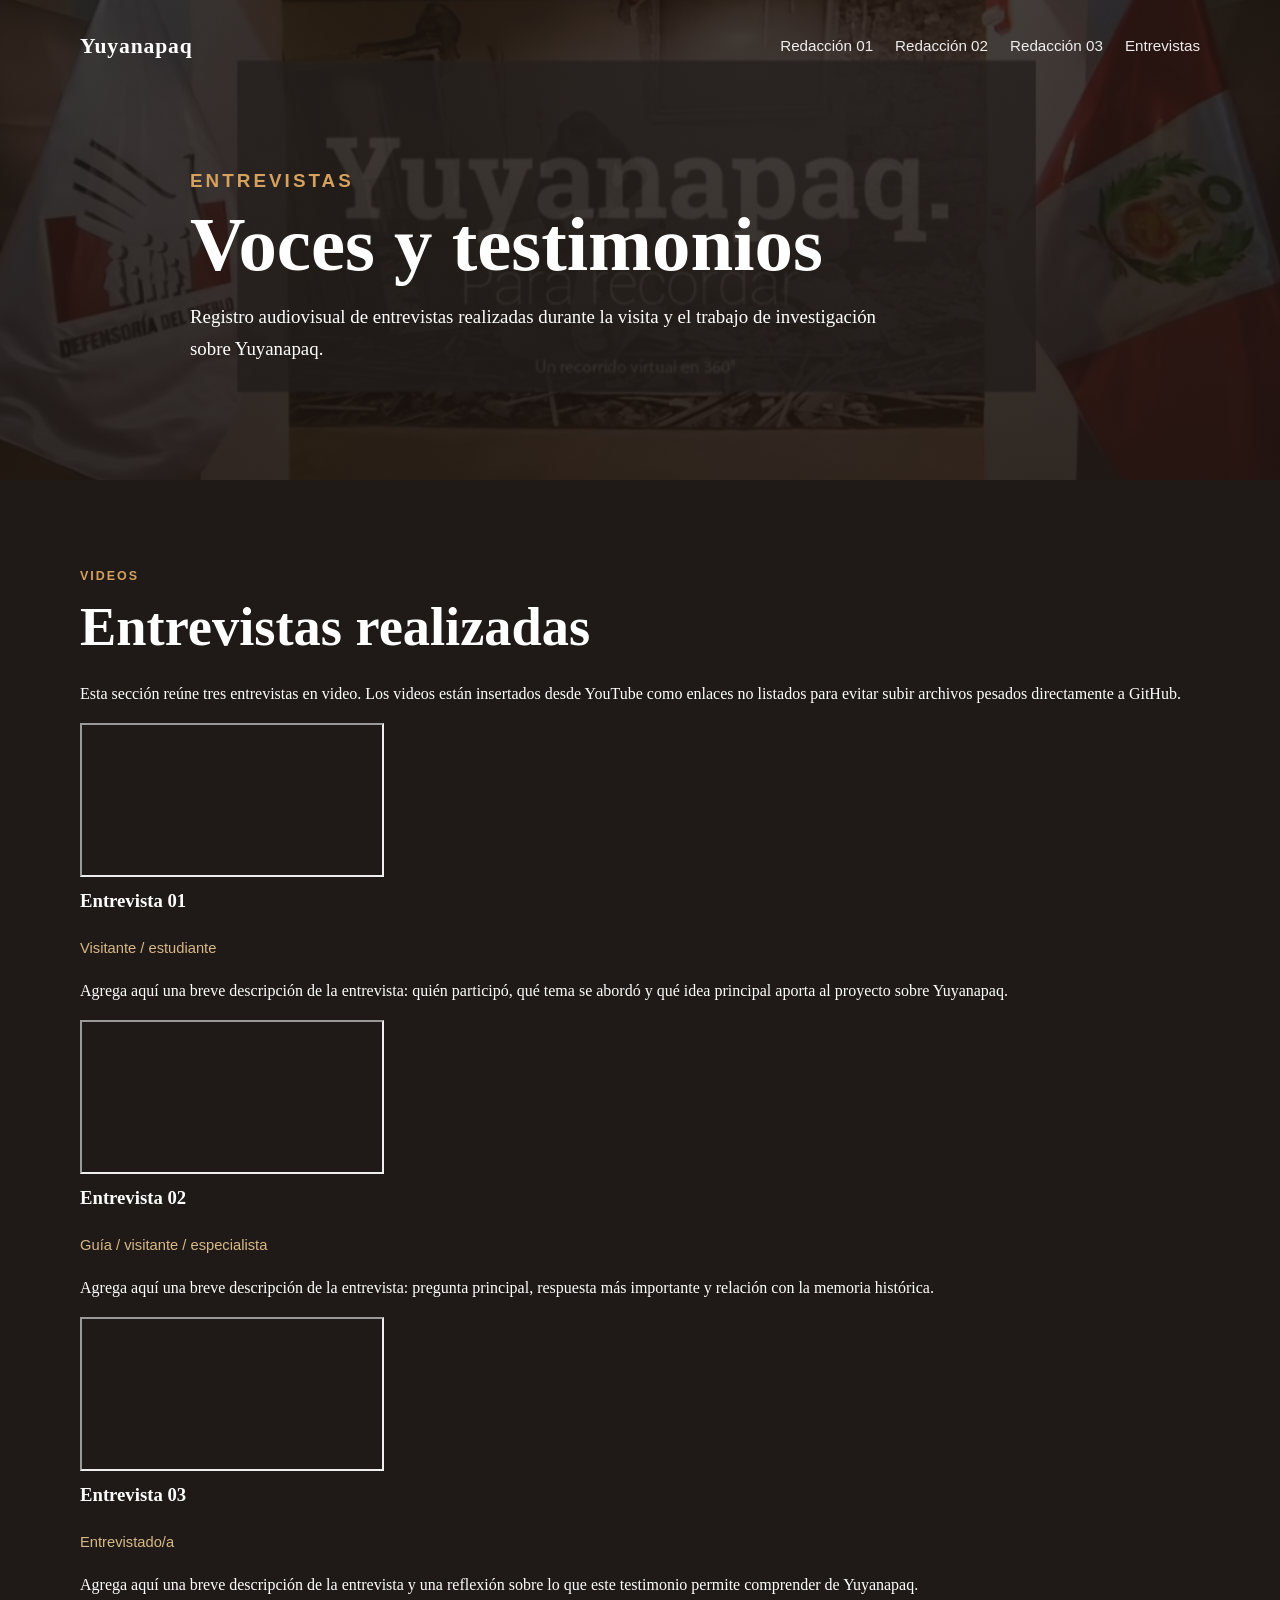
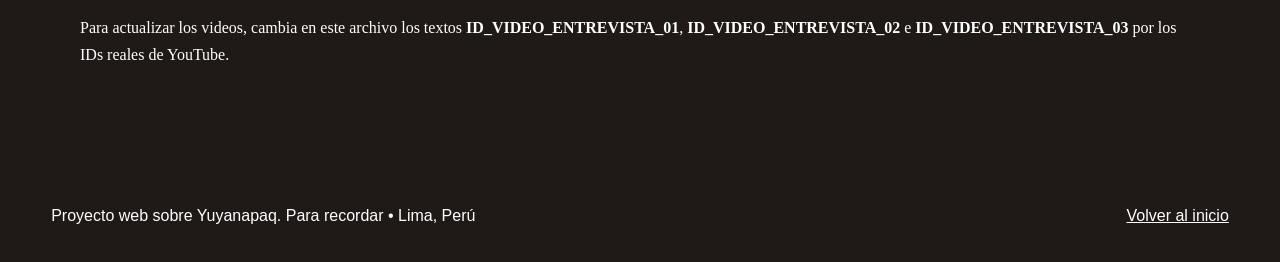
==== entrevistas.html @ 191076d9 "Add files via upload" ====
<!DOCTYPE html>
<html lang="es">
<head>
  <meta charset="UTF-8" />
  <meta name="viewport" content="width=device-width, initial-scale=1.0" />
  <title>Entrevistas: Yuyanapaq</title>
  <meta name="description" content="Entrevistas en video del proyecto Yuyanapaq." />
  <link rel="stylesheet" href="style.css" />
</head>
<body>
  <header class="page-header">
    <nav class="navbar" aria-label="Navegación principal">
      <a class="logo" href="index.html">Yuyanapaq</a>
      <div class="nav-links">
        <a href="redaccion-01.html">Redacción 01</a>
        <a href="redaccion-02.html">Redacción 02</a>
        <a href="redaccion-03.html">Redacción 03</a>
        <a href="entrevistas.html">Entrevistas</a>
      </div>
    </nav>

    <section class="page-title">
      <p class="tag">Entrevistas</p>
      <h1>Voces y testimonios</h1>
      <p>Registro audiovisual de entrevistas realizadas durante la visita y el trabajo de investigación sobre Yuyanapaq.</p>
    </section>
  </header>

  <main>
    <section class="section dark-section standalone-dark">
      <p class="section-label">Videos</p>
      <h2>Entrevistas realizadas</h2>
      <p class="video-intro">
        Esta sección reúne tres entrevistas en video. Los videos están insertados desde YouTube como enlaces no listados
        para evitar subir archivos pesados directamente a GitHub.
      </p>

      <div class="video-grid">
        <article class="video-card">
          <div class="video-frame">
            <iframe
              src="https://www.youtube.com/embed/ID_VIDEO_ENTREVISTA_01"
              title="Entrevista 01 - Yuyanapaq"
              allow="accelerometer; autoplay; clipboard-write; encrypted-media; gyroscope; picture-in-picture; web-share"
              allowfullscreen>
            </iframe>
          </div>

          <div class="video-content">
            <h3>Entrevista 01</h3>
            <p class="person">Visitante / estudiante</p>
            <p>
              Agrega aquí una breve descripción de la entrevista: quién participó, qué tema se abordó
              y qué idea principal aporta al proyecto sobre Yuyanapaq.
            </p>
          </div>
        </article>

        <article class="video-card">
          <div class="video-frame">
            <iframe
              src="https://www.youtube.com/embed/ID_VIDEO_ENTREVISTA_02"
              title="Entrevista 02 - Yuyanapaq"
              allow="accelerometer; autoplay; clipboard-write; encrypted-media; gyroscope; picture-in-picture; web-share"
              allowfullscreen>
            </iframe>
          </div>

          <div class="video-content">
            <h3>Entrevista 02</h3>
            <p class="person">Guía / visitante / especialista</p>
            <p>
              Agrega aquí una breve descripción de la entrevista: pregunta principal, respuesta más importante
              y relación con la memoria histórica.
            </p>
          </div>
        </article>

        <article class="video-card">
          <div class="video-frame">
            <iframe
              src="https://www.youtube.com/embed/ID_VIDEO_ENTREVISTA_03"
              title="Entrevista 03 - Yuyanapaq"
              allow="accelerometer; autoplay; clipboard-write; encrypted-media; gyroscope; picture-in-picture; web-share"
              allowfullscreen>
            </iframe>
          </div>

          <div class="video-content">
            <h3>Entrevista 03</h3>
            <p class="person">Entrevistado/a</p>
            <p>
              Agrega aquí una breve descripción de la entrevista y una reflexión sobre lo que este testimonio
              permite comprender de Yuyanapaq.
            </p>
          </div>
        </article>
      </div>

      <p class="video-note">
        Para actualizar los videos, cambia en este archivo los textos <strong>ID_VIDEO_ENTREVISTA_01</strong>,
        <strong>ID_VIDEO_ENTREVISTA_02</strong> e <strong>ID_VIDEO_ENTREVISTA_03</strong> por los IDs reales de YouTube.
      </p>
    </section>
  </main>

  <footer>
    <p>Proyecto web sobre Yuyanapaq. Para recordar • Lima, Perú</p>
    <a href="index.html">Volver al inicio</a>
  </footer>
</body>
</html>
---- style.css ----
:root {
  --bg: #f7f1e8;
  --text: #241f1b;
  --muted: #6d6258;
  --accent: #8b2f24;
  --accent-dark: #5f1f18;
  --card: #fffaf2;
  --dark: #1f1a17;
  --dark-soft: #312721;
  --line: #dfd0bf;
  --shadow: 0 20px 50px rgba(36, 31, 27, 0.12);
}

* { box-sizing: border-box; }
html { scroll-behavior: smooth; }
body {
  margin: 0;
  font-family: Georgia, "Times New Roman", serif;
  color: var(--text);
  background: var(--bg);
  line-height: 1.7;
}
a { color: inherit; }
img { width: 100%; display: block; }

.hero {
  min-height: 92vh;
  background: linear-gradient(rgba(25, 19, 16, 0.62), rgba(25, 19, 16, 0.72)), url("fotos/foto-portada.jpg") center/cover;
  color: white;
  display: flex;
  flex-direction: column;
}
.page-header {
  background: linear-gradient(rgba(25, 19, 16, 0.82), rgba(25, 19, 16, 0.88)), url("fotos/foto-portada.jpg") center/cover;
  color: white;
}
.navbar {
  width: min(1120px, 92%);
  margin: 0 auto;
  padding: 28px 0;
  display: flex;
  align-items: center;
  justify-content: space-between;
  gap: 24px;
}
.logo {
  font-size: 1.35rem;
  font-weight: 700;
  text-decoration: none;
  letter-spacing: 0.04em;
}
.nav-links {
  display: flex;
  flex-wrap: wrap;
  justify-content: flex-end;
  gap: 22px;
  font-family: Arial, sans-serif;
  font-size: 0.95rem;
}
.nav-links a { text-decoration: none; opacity: 0.92; }
.nav-links a:hover { opacity: 1; text-decoration: underline; }
.hero-content, .page-title {
  width: min(900px, 92%);
  margin: auto;
  padding: 80px 0 120px;
}
.page-title { margin: 0 auto; padding: 72px 0 96px; }
.tag, .section-label {
  font-family: Arial, sans-serif;
  text-transform: uppercase;
  letter-spacing: 0.16em;
  font-size: 0.78rem;
  font-weight: 700;
  color: #d5a15f;
  margin: 0 0 12px;
}
.hero h1, .page-title h1 {
  margin: 0;
  font-size: clamp(3rem, 8vw, 6.8rem);
  line-height: 0.95;
  max-width: 960px;
}
.page-title h1 { font-size: clamp(2.6rem, 6vw, 5.4rem); }
.hero p, .page-title p { max-width: 720px; font-size: 1.18rem; }
.button {
  display: inline-block;
  margin-top: 24px;
  padding: 13px 22px;
  background: var(--accent);
  color: white;
  border-radius: 999px;
  text-decoration: none;
  font-family: Arial, sans-serif;
  font-weight: 700;
}
.button:hover { background: var(--accent-dark); }
.section {
  width: min(1120px, 92%);
  margin: 0 auto;
  padding: 86px 0;
}
.section h2 {
  margin: 0 0 24px;
  font-size: clamp(2rem, 5vw, 3.4rem);
  line-height: 1.05;
}
.section h3 { margin-top: 0; }
.section-description { max-width: 720px; color: var(--muted); }
.two-columns, .credits {
  display: grid;
  grid-template-columns: 1.4fr 0.9fr;
  gap: 36px;
  align-items: start;
}
.info-box, .text-card, .reflection-box, .credits > div {
  background: var(--card);
  border: 1px solid var(--line);
  border-radius: 24px;
  padding: 28px;
  box-shadow: var(--shadow);
}
.info-box ul, .credits ul, .featured-list, .other-facts ul { padding-left: 20px; margin-bottom: 0; }
.timeline-section { border-top: 1px solid var(--line); border-bottom: 1px solid var(--line); }
.timeline { display: grid; grid-template-columns: repeat(3, 1fr); gap: 20px; }
.timeline-item { background: var(--card); border: 1px solid var(--line); border-radius: 22px; padding: 24px; }
.timeline-item span { display: inline-block; margin-bottom: 12px; color: var(--accent); font-family: Arial, sans-serif; font-weight: 800; }
.gallery { margin-top: 34px; display: grid; grid-template-columns: repeat(3, 1fr); gap: 20px; }
figure { margin: 0; background: var(--card); border-radius: 22px; overflow: hidden; border: 1px solid var(--line); box-shadow: var(--shadow); }
figure img { aspect-ratio: 4 / 3; object-fit: cover; background: #d8cbbf; }
figcaption { padding: 14px 16px 18px; color: var(--muted); font-size: 0.95rem; }
.article-section { padding-top: 76px; padding-bottom: 76px; }
.text-card { max-width: 980px; }
.featured-list li, .other-facts li { margin-bottom: 10px; }
.subheading { margin: 44px 0 20px; font-size: clamp(1.6rem, 3vw, 2.2rem); }
.photo-list { display: grid; grid-template-columns: 1fr; gap: 22px; }
.photo-list article { background: var(--card); border: 1px solid var(--line); border-radius: 24px; box-shadow: var(--shadow); }
.photo-entry {
  display: grid;
  grid-template-columns: minmax(0, 1.05fr) minmax(260px, 0.95fr);
  align-items: stretch;
  gap: 0;
  overflow: hidden;
  padding: 0 !important;
}
.photo-entry-text { padding: 28px; }
.photo-entry-image { margin: 0; border: 0; border-radius: 0; box-shadow: none; background: #d8cbbf; display: flex; flex-direction: column; justify-content: center; }
.photo-entry-image img { width: 100%; min-height: 260px; max-height: 380px; object-fit: contain; background: #d8cbbf; aspect-ratio: auto; }
.photo-entry-image figcaption { background: var(--card); border-top: 1px solid var(--line); }
.photo-list h4 { margin: 0 0 10px; color: var(--accent-dark); font-family: Arial, sans-serif; font-size: 0.96rem; text-transform: uppercase; letter-spacing: 0.04em; }
.photo-list p, .other-facts p { margin-bottom: 0; }
.other-facts, .conclusion-card { margin-top: 24px; }
.doc-feature {
  display: grid;
  grid-template-columns: 1fr 1fr;
  gap: 34px;
  align-items: center;
}
.doc-feature.reverse > div { order: 2; }
.doc-feature.reverse > figure { order: 1; }
.doc-feature figure img { aspect-ratio: auto; max-height: 560px; object-fit: contain; }
.image-analysis-grid { display: grid; grid-template-columns: repeat(3, 1fr); gap: 22px; }
.analysis-card { background: var(--card); border: 1px solid var(--line); border-radius: 24px; box-shadow: var(--shadow); overflow: hidden; }
.analysis-card img { aspect-ratio: 4 / 3; object-fit: cover; background: #d8cbbf; }
.analysis-card h3, .analysis-card p { padding-left: 22px; padding-right: 22px; }
.analysis-card h3 { padding-top: 18px; margin-bottom: 0; }
.analysis-card p { padding-bottom: 22px; margin-bottom: 0; }
.dark-section {
  width: 100%;
  max-width: none;
  background: var(--dark);
  color: white;
  padding-left: max(4%, calc((100% - 1120px) / 2));
  padding-right: max(4%, calc((100% - 1120px) / 2));
}
.standalone-dark { margin-top: 0; }
.interview-grid { display: grid; grid-template-columns: repeat(3, 1fr); gap: 22px; margin-top: 36px; }
.interview-card { background: var(--dark-soft); border: 1px solid rgba(255,255,255,0.12); border-radius: 24px; padding: 26px; }
.person { color: #d8b987; font-family: Arial, sans-serif; font-size: 0.92rem; }
blockquote { margin: 18px 0; padding-left: 18px; border-left: 3px solid #d5a15f; font-size: 1.15rem; }
footer { padding: 32px 4%; background: var(--dark); color: white; display: flex; justify-content: space-between; gap: 24px; flex-wrap: wrap; font-family: Arial, sans-serif; }
footer p { margin: 0; }
footer a { color: white; }
@media (max-width: 850px) {
  .navbar { align-items: flex-start; flex-direction: column; }
  .nav-links { justify-content: flex-start; gap: 14px; }
  .two-columns, .timeline, .gallery, .photo-entry, .doc-feature, .image-analysis-grid, .interview-grid, .credits { grid-template-columns: 1fr; }
  .doc-feature.reverse > div, .doc-feature.reverse > figure { order: initial; }
  .hero { min-height: 80vh; }
  .section { padding: 62px 0; }
  .photo-entry-image img { max-height: none; }
}
@media (max-width: 520px) {
  .nav-links { gap: 10px 14px; font-size: 0.85rem; }
}
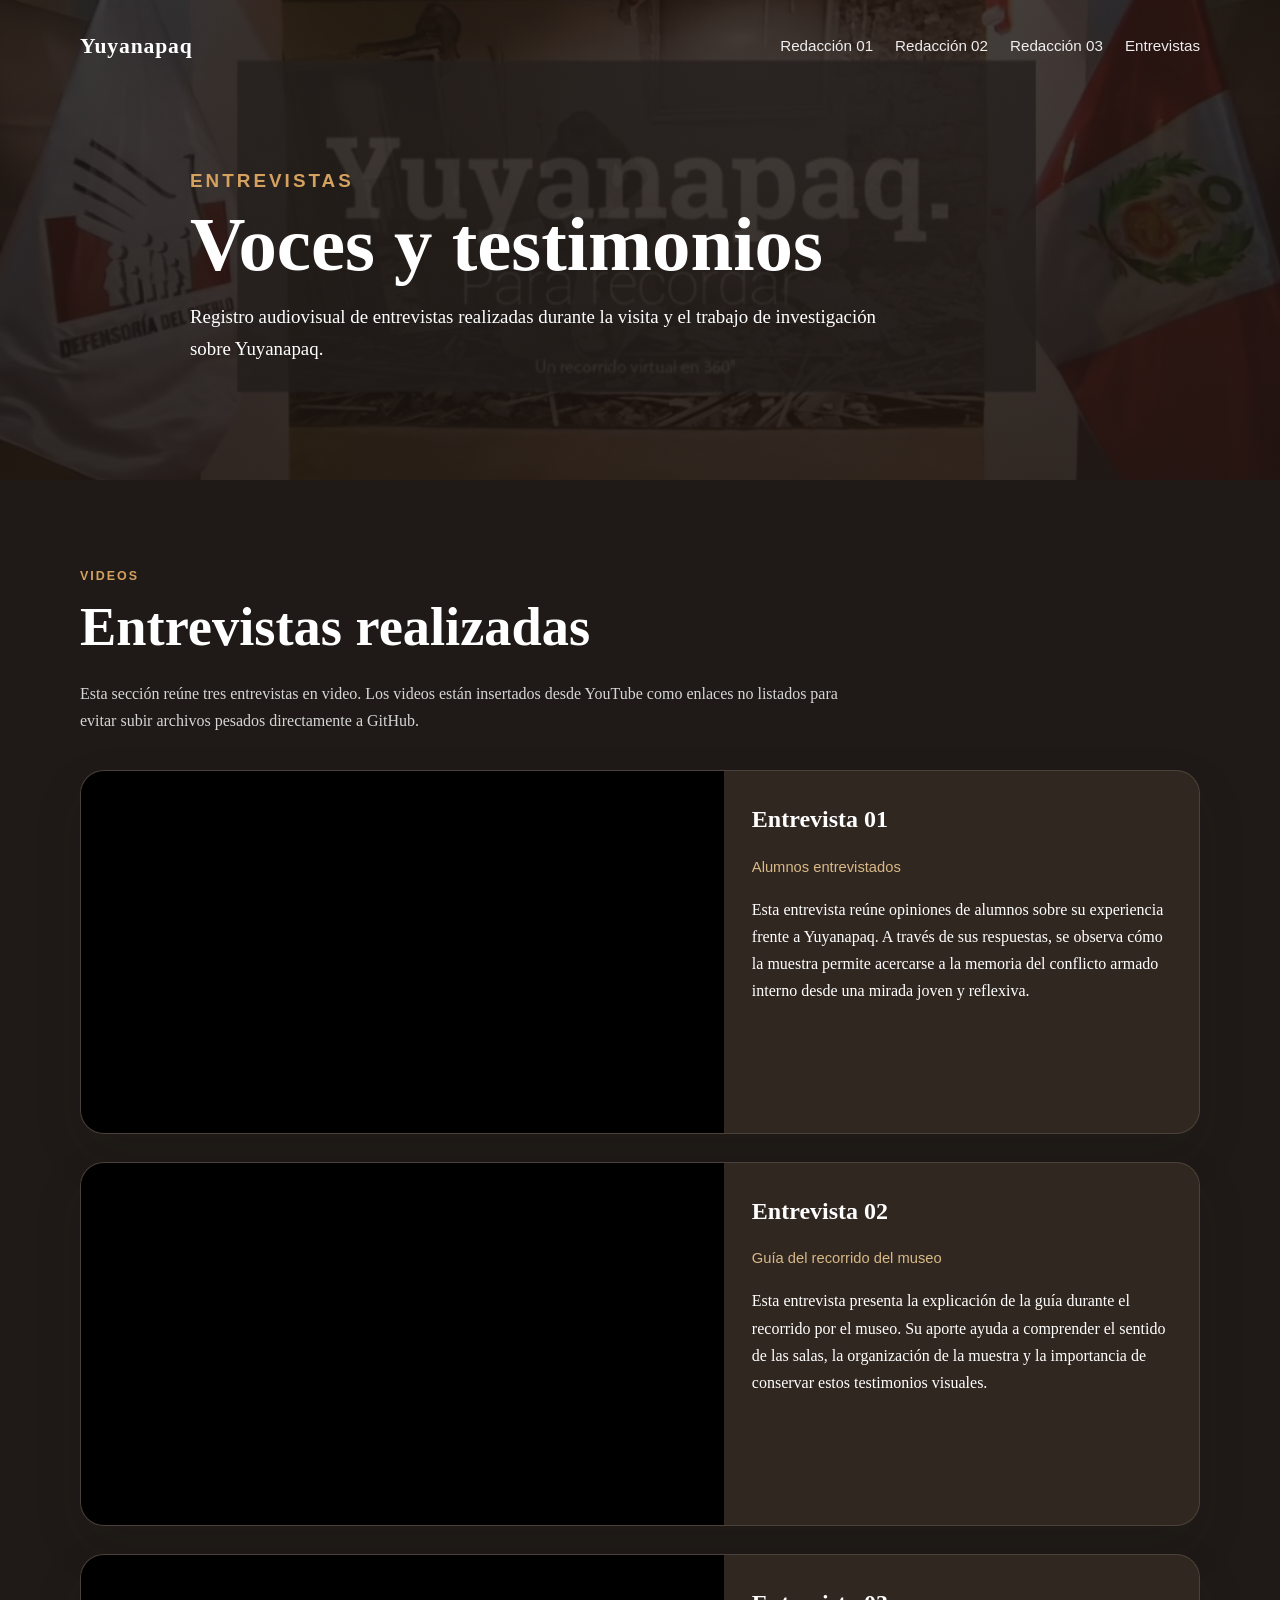
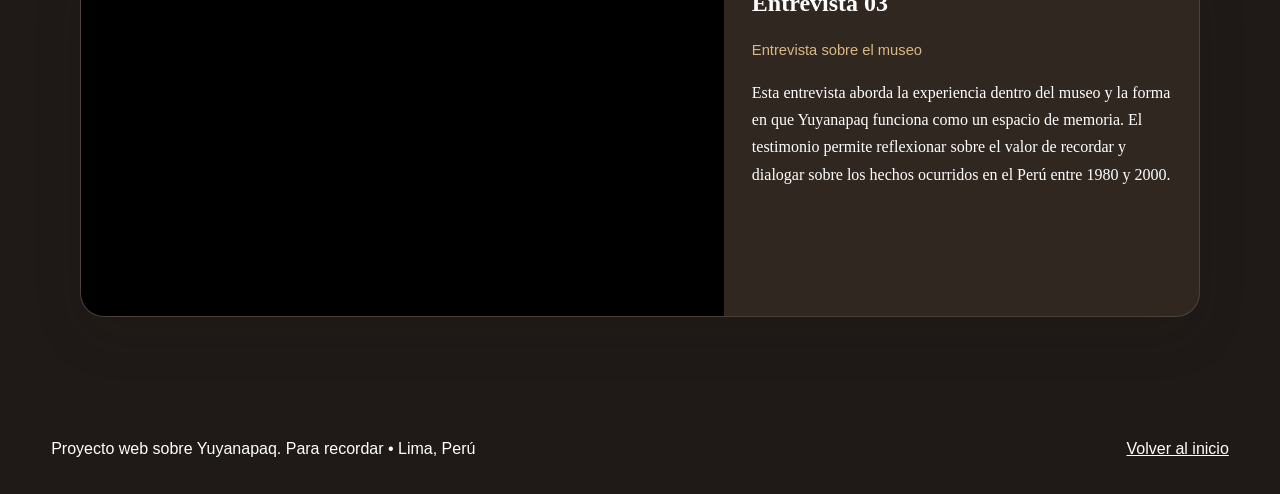
==== commit 4e9c0c65: "Update entrevistas.html" ====
--- a/entrevistas.html
+++ b/entrevistas.html
@@ -39,8 +39,8 @@
         <article class="video-card">
           <div class="video-frame">
             <iframe
-              src="https://www.youtube.com/embed/ID_VIDEO_ENTREVISTA_01"
-              title="Entrevista 01 - Yuyanapaq"
+              src="https://www.youtube.com/embed/71TVxYPrWR8"
+              title="Entrevista 01 - Entrevistas a alumnos sobre Yuyanapaq"
               allow="accelerometer; autoplay; clipboard-write; encrypted-media; gyroscope; picture-in-picture; web-share"
               allowfullscreen>
             </iframe>
@@ -48,10 +48,11 @@
 
           <div class="video-content">
             <h3>Entrevista 01</h3>
-            <p class="person">Visitante / estudiante</p>
+            <p class="person">Alumnos entrevistados</p>
             <p>
-              Agrega aquí una breve descripción de la entrevista: quién participó, qué tema se abordó
-              y qué idea principal aporta al proyecto sobre Yuyanapaq.
+              Esta entrevista reúne opiniones de alumnos sobre su experiencia frente a Yuyanapaq.
+              A través de sus respuestas, se observa cómo la muestra permite acercarse a la memoria
+              del conflicto armado interno desde una mirada joven y reflexiva.
             </p>
           </div>
         </article>
@@ -59,8 +60,8 @@
         <article class="video-card">
           <div class="video-frame">
             <iframe
-              src="https://www.youtube.com/embed/ID_VIDEO_ENTREVISTA_02"
-              title="Entrevista 02 - Yuyanapaq"
+              src="https://www.youtube.com/embed/e0f1eKlVghg"
+              title="Entrevista 02 - Guía del recorrido del museo"
               allow="accelerometer; autoplay; clipboard-write; encrypted-media; gyroscope; picture-in-picture; web-share"
               allowfullscreen>
             </iframe>
@@ -68,10 +69,11 @@
 
           <div class="video-content">
             <h3>Entrevista 02</h3>
-            <p class="person">Guía / visitante / especialista</p>
+            <p class="person">Guía del recorrido del museo</p>
             <p>
-              Agrega aquí una breve descripción de la entrevista: pregunta principal, respuesta más importante
-              y relación con la memoria histórica.
+              Esta entrevista presenta la explicación de la guía durante el recorrido por el museo.
+              Su aporte ayuda a comprender el sentido de las salas, la organización de la muestra
+              y la importancia de conservar estos testimonios visuales.
             </p>
           </div>
         </article>
@@ -79,8 +81,8 @@
         <article class="video-card">
           <div class="video-frame">
             <iframe
-              src="https://www.youtube.com/embed/ID_VIDEO_ENTREVISTA_03"
-              title="Entrevista 03 - Yuyanapaq"
+              src="https://www.youtube.com/embed/X-ufuh5pB2o"
+              title="Entrevista 03 - Entrevista sobre el museo"
               allow="accelerometer; autoplay; clipboard-write; encrypted-media; gyroscope; picture-in-picture; web-share"
               allowfullscreen>
             </iframe>
@@ -88,19 +90,15 @@
 
           <div class="video-content">
             <h3>Entrevista 03</h3>
-            <p class="person">Entrevistado/a</p>
+            <p class="person">Entrevista sobre el museo</p>
             <p>
-              Agrega aquí una breve descripción de la entrevista y una reflexión sobre lo que este testimonio
-              permite comprender de Yuyanapaq.
+              Esta entrevista aborda la experiencia dentro del museo y la forma en que Yuyanapaq
+              funciona como un espacio de memoria. El testimonio permite reflexionar sobre el valor
+              de recordar y dialogar sobre los hechos ocurridos en el Perú entre 1980 y 2000.
             </p>
           </div>
         </article>
       </div>
-
-      <p class="video-note">
-        Para actualizar los videos, cambia en este archivo los textos <strong>ID_VIDEO_ENTREVISTA_01</strong>,
-        <strong>ID_VIDEO_ENTREVISTA_02</strong> e <strong>ID_VIDEO_ENTREVISTA_03</strong> por los IDs reales de YouTube.
-      </p>
     </section>
   </main>
 
--- a/style.css
+++ b/style.css
@@ -192,3 +192,69 @@
 @media (max-width: 520px) {
   .nav-links { gap: 10px 14px; font-size: 0.85rem; }
 }
+/* Videos de entrevistas */
+.video-intro {
+  max-width: 760px;
+  color: rgba(255, 255, 255, 0.82);
+}
+.video-grid {
+  display: grid;
+  grid-template-columns: 1fr;
+  gap: 28px;
+  margin-top: 36px;
+}
+.video-card {
+  display: grid;
+  grid-template-columns: minmax(0, 1.15fr) minmax(280px, 0.85fr);
+  gap: 0;
+  overflow: hidden;
+  background: var(--dark-soft);
+  border: 1px solid rgba(255,255,255,0.12);
+  border-radius: 24px;
+  box-shadow: var(--shadow);
+}
+.video-player {
+  width: 100%;
+  height: 100%;
+  min-height: 320px;
+  background: #000;
+  display: block;
+}
+.video-content {
+  padding: 28px;
+}
+.video-content h3 {
+  margin: 0 0 8px;
+  font-size: 1.5rem;
+}
+.video-content p:last-child {
+  margin-bottom: 0;
+}
+.video-note {
+  margin-top: 28px;
+  max-width: 860px;
+  color: rgba(255, 255, 255, 0.74);
+  font-family: Arial, sans-serif;
+  font-size: 0.94rem;
+}
+@media (max-width: 850px) {
+  .video-card {
+    grid-template-columns: 1fr;
+  }
+  .video-player {
+    min-height: 240px;
+  }
+}
+
+/* Videos insertados desde YouTube */
+.video-frame {
+  width: 100%;
+  aspect-ratio: 16 / 9;
+  background: #000;
+}
+.video-frame iframe {
+  width: 100%;
+  height: 100%;
+  border: 0;
+  display: block;
+}
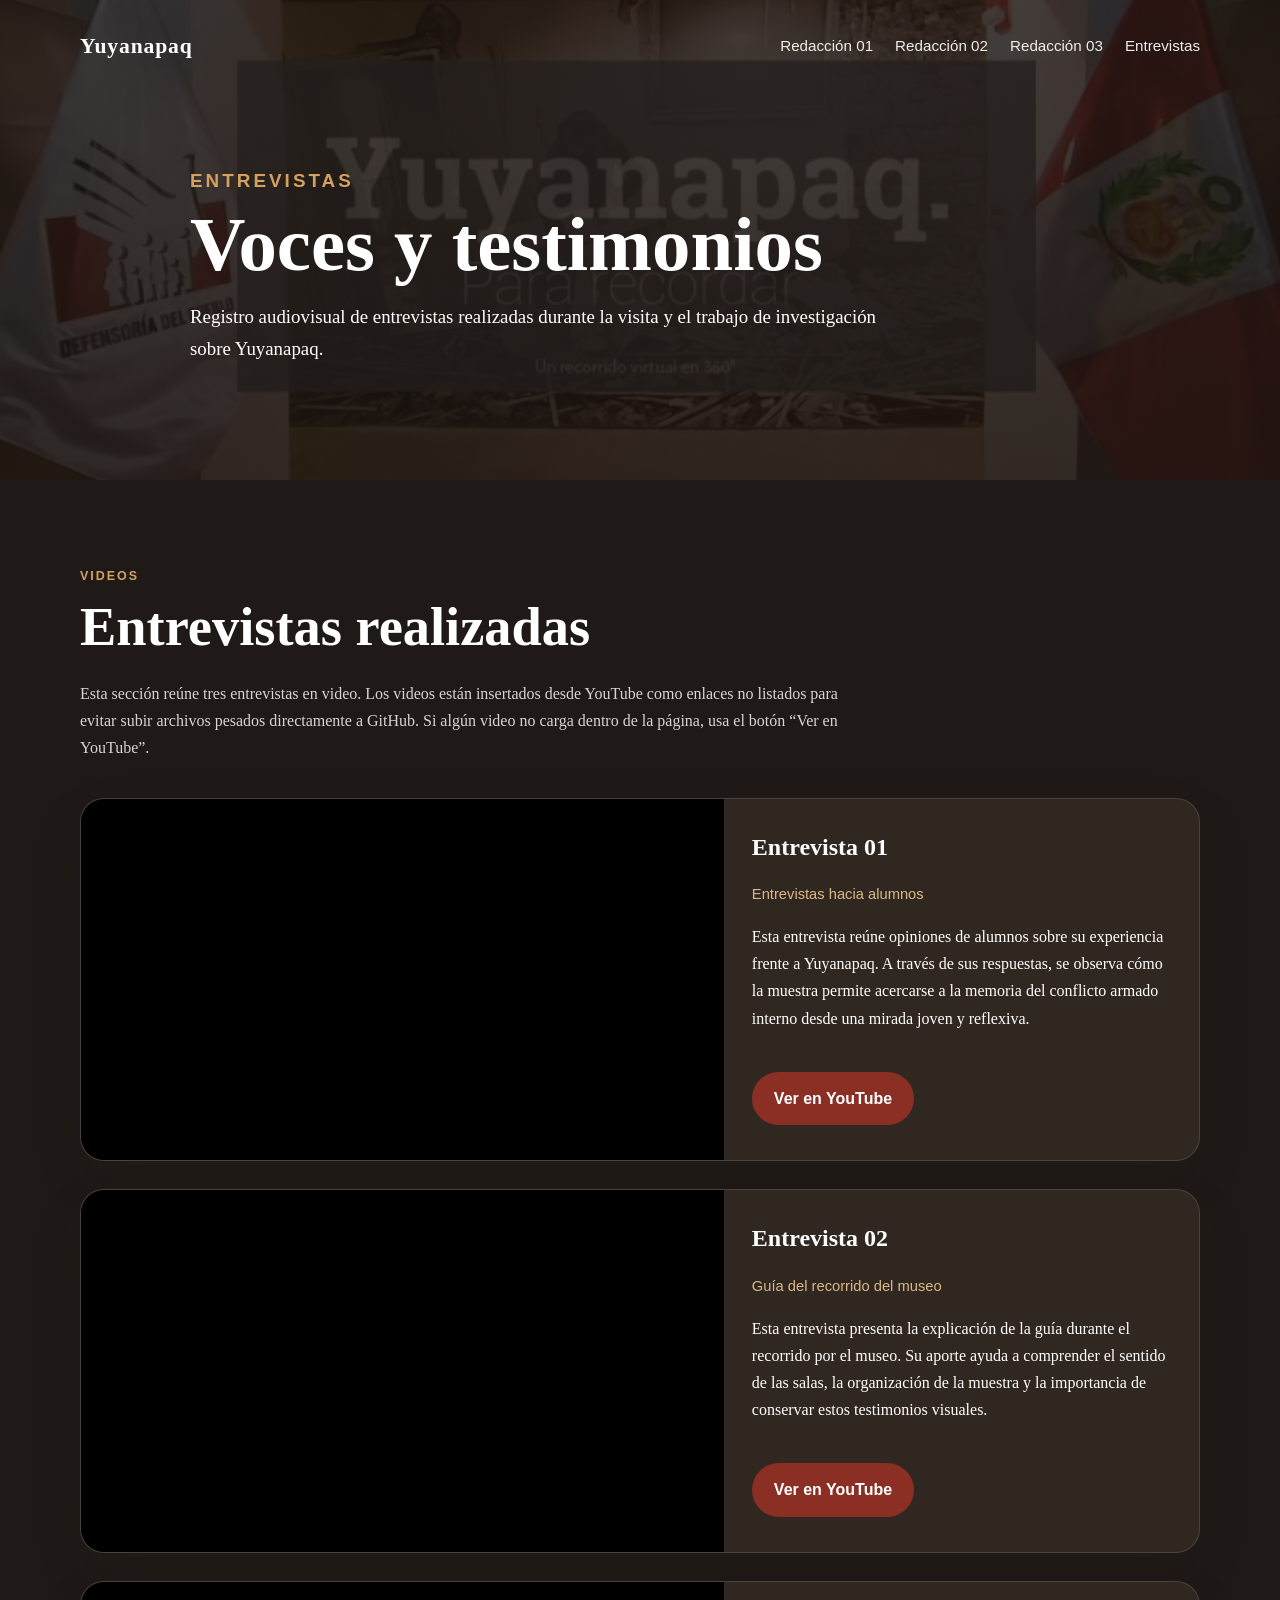
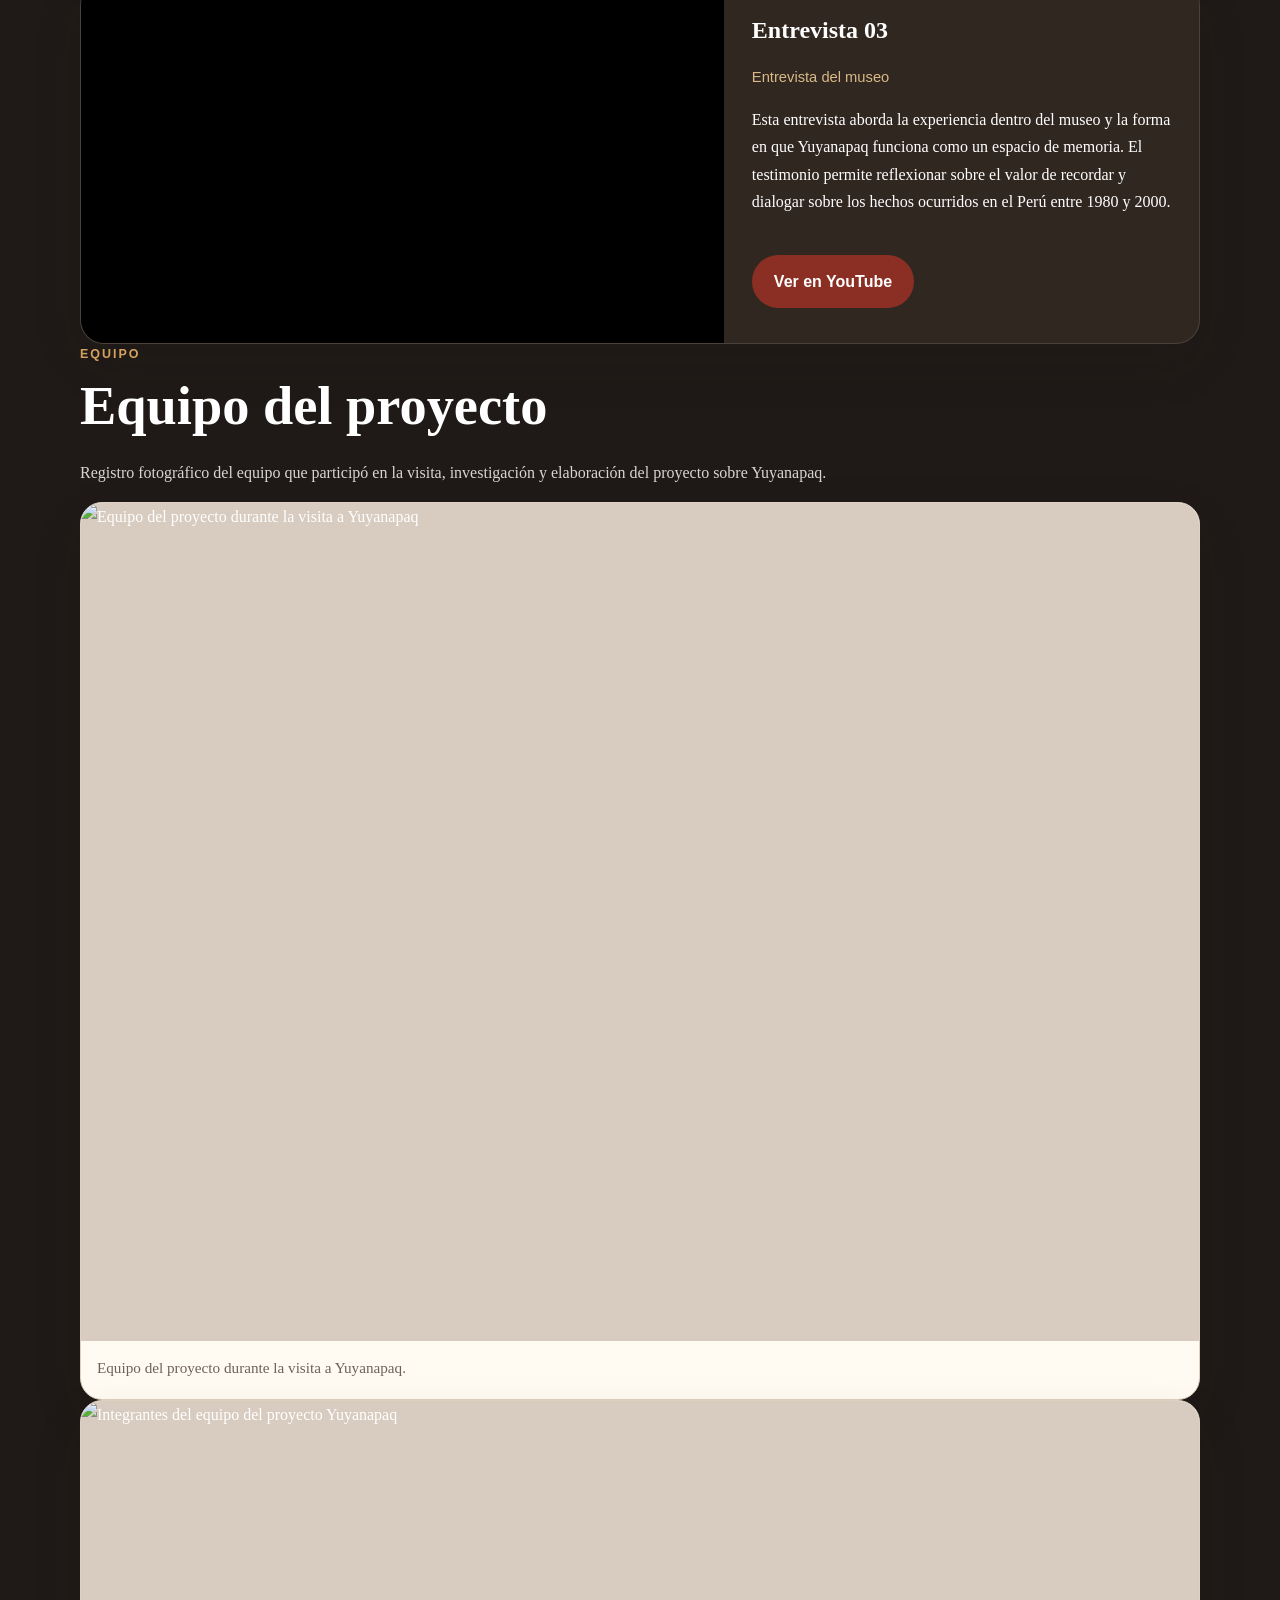
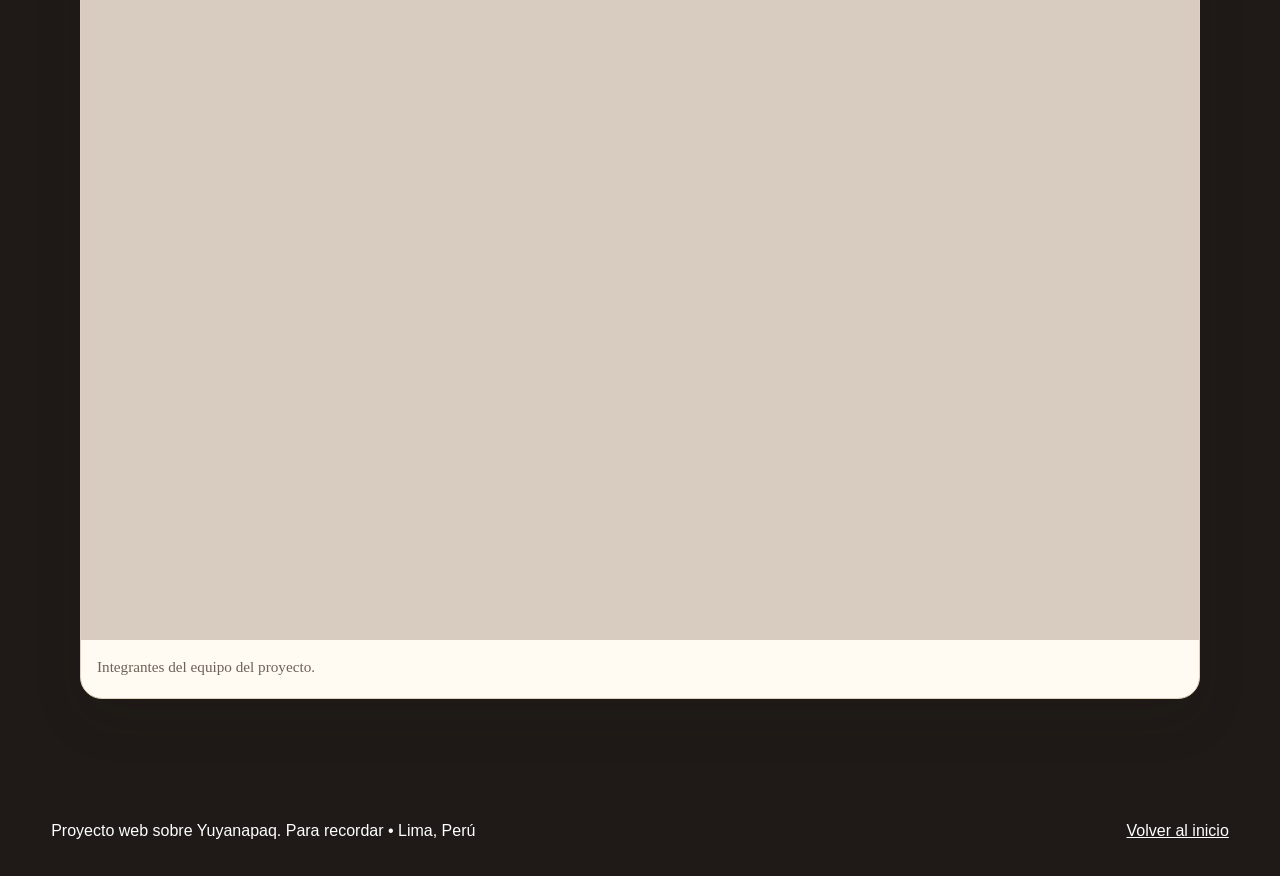
==== commit 728fd099: "Update entrevistas.html" ====
--- a/entrevistas.html
+++ b/entrevistas.html
@@ -32,15 +32,18 @@
       <h2>Entrevistas realizadas</h2>
       <p class="video-intro">
         Esta sección reúne tres entrevistas en video. Los videos están insertados desde YouTube como enlaces no listados
-        para evitar subir archivos pesados directamente a GitHub.
+        para evitar subir archivos pesados directamente a GitHub. Si algún video no carga dentro de la página, usa el botón
+        “Ver en YouTube”.
       </p>
 
       <div class="video-grid">
         <article class="video-card">
           <div class="video-frame">
             <iframe
-              src="https://www.youtube.com/embed/71TVxYPrWR8"
+              src="https://www.youtube-nocookie.com/embed/71TVxYPrWR8?rel=0"
               title="Entrevista 01 - Entrevistas a alumnos sobre Yuyanapaq"
+              loading="lazy"
+              referrerpolicy="strict-origin-when-cross-origin"
               allow="accelerometer; autoplay; clipboard-write; encrypted-media; gyroscope; picture-in-picture; web-share"
               allowfullscreen>
             </iframe>
@@ -48,11 +51,14 @@
 
           <div class="video-content">
             <h3>Entrevista 01</h3>
-            <p class="person">Alumnos entrevistados</p>
+            <p class="person">Entrevistas hacia alumnos</p>
             <p>
               Esta entrevista reúne opiniones de alumnos sobre su experiencia frente a Yuyanapaq.
               A través de sus respuestas, se observa cómo la muestra permite acercarse a la memoria
               del conflicto armado interno desde una mirada joven y reflexiva.
+            </p>
+            <p>
+              <a class="button" href="https://youtu.be/71TVxYPrWR8" target="_blank" rel="noopener noreferrer">Ver en YouTube</a>
             </p>
           </div>
         </article>
@@ -60,8 +66,10 @@
         <article class="video-card">
           <div class="video-frame">
             <iframe
-              src="https://www.youtube.com/embed/e0f1eKlVghg"
+              src="https://www.youtube-nocookie.com/embed/e0f1eKlVghg?rel=0"
               title="Entrevista 02 - Guía del recorrido del museo"
+              loading="lazy"
+              referrerpolicy="strict-origin-when-cross-origin"
               allow="accelerometer; autoplay; clipboard-write; encrypted-media; gyroscope; picture-in-picture; web-share"
               allowfullscreen>
             </iframe>
@@ -75,14 +83,19 @@
               Su aporte ayuda a comprender el sentido de las salas, la organización de la muestra
               y la importancia de conservar estos testimonios visuales.
             </p>
+            <p>
+              <a class="button" href="https://youtu.be/e0f1eKlVghg" target="_blank" rel="noopener noreferrer">Ver en YouTube</a>
+            </p>
           </div>
         </article>
 
         <article class="video-card">
           <div class="video-frame">
             <iframe
-              src="https://www.youtube.com/embed/X-ufuh5pB2o"
+              src="https://www.youtube-nocookie.com/embed/X-ufuh5pB2o?rel=0"
               title="Entrevista 03 - Entrevista sobre el museo"
+              loading="lazy"
+              referrerpolicy="strict-origin-when-cross-origin"
               allow="accelerometer; autoplay; clipboard-write; encrypted-media; gyroscope; picture-in-picture; web-share"
               allowfullscreen>
             </iframe>
@@ -90,15 +103,39 @@
 
           <div class="video-content">
             <h3>Entrevista 03</h3>
-            <p class="person">Entrevista sobre el museo</p>
+            <p class="person">Entrevista del museo</p>
             <p>
               Esta entrevista aborda la experiencia dentro del museo y la forma en que Yuyanapaq
               funciona como un espacio de memoria. El testimonio permite reflexionar sobre el valor
               de recordar y dialogar sobre los hechos ocurridos en el Perú entre 1980 y 2000.
             </p>
+            <p>
+              <a class="button" href="https://youtu.be/X-ufuh5pB2o" target="_blank" rel="noopener noreferrer">Ver en YouTube</a>
+            </p>
           </div>
         </article>
       </div>
+
+      <div class="team-section">
+        <p class="section-label">Equipo</p>
+        <h2>Equipo del proyecto</h2>
+        <p class="video-intro">
+          Registro fotográfico del equipo que participó en la visita, investigación y elaboración del proyecto sobre Yuyanapaq.
+        </p>
+
+        <div class="team-grid">
+          <figure class="team-card">
+            <img src="fotos/equipo-01.jpg" alt="Equipo del proyecto durante la visita a Yuyanapaq" />
+            <figcaption>Equipo del proyecto durante la visita a Yuyanapaq.</figcaption>
+          </figure>
+
+          <figure class="team-card">
+            <img src="fotos/equipo-02.jpg" alt="Integrantes del equipo del proyecto Yuyanapaq" />
+            <figcaption>Integrantes del equipo del proyecto.</figcaption>
+          </figure>
+        </div>
+      </div>
+
     </section>
   </main>
 
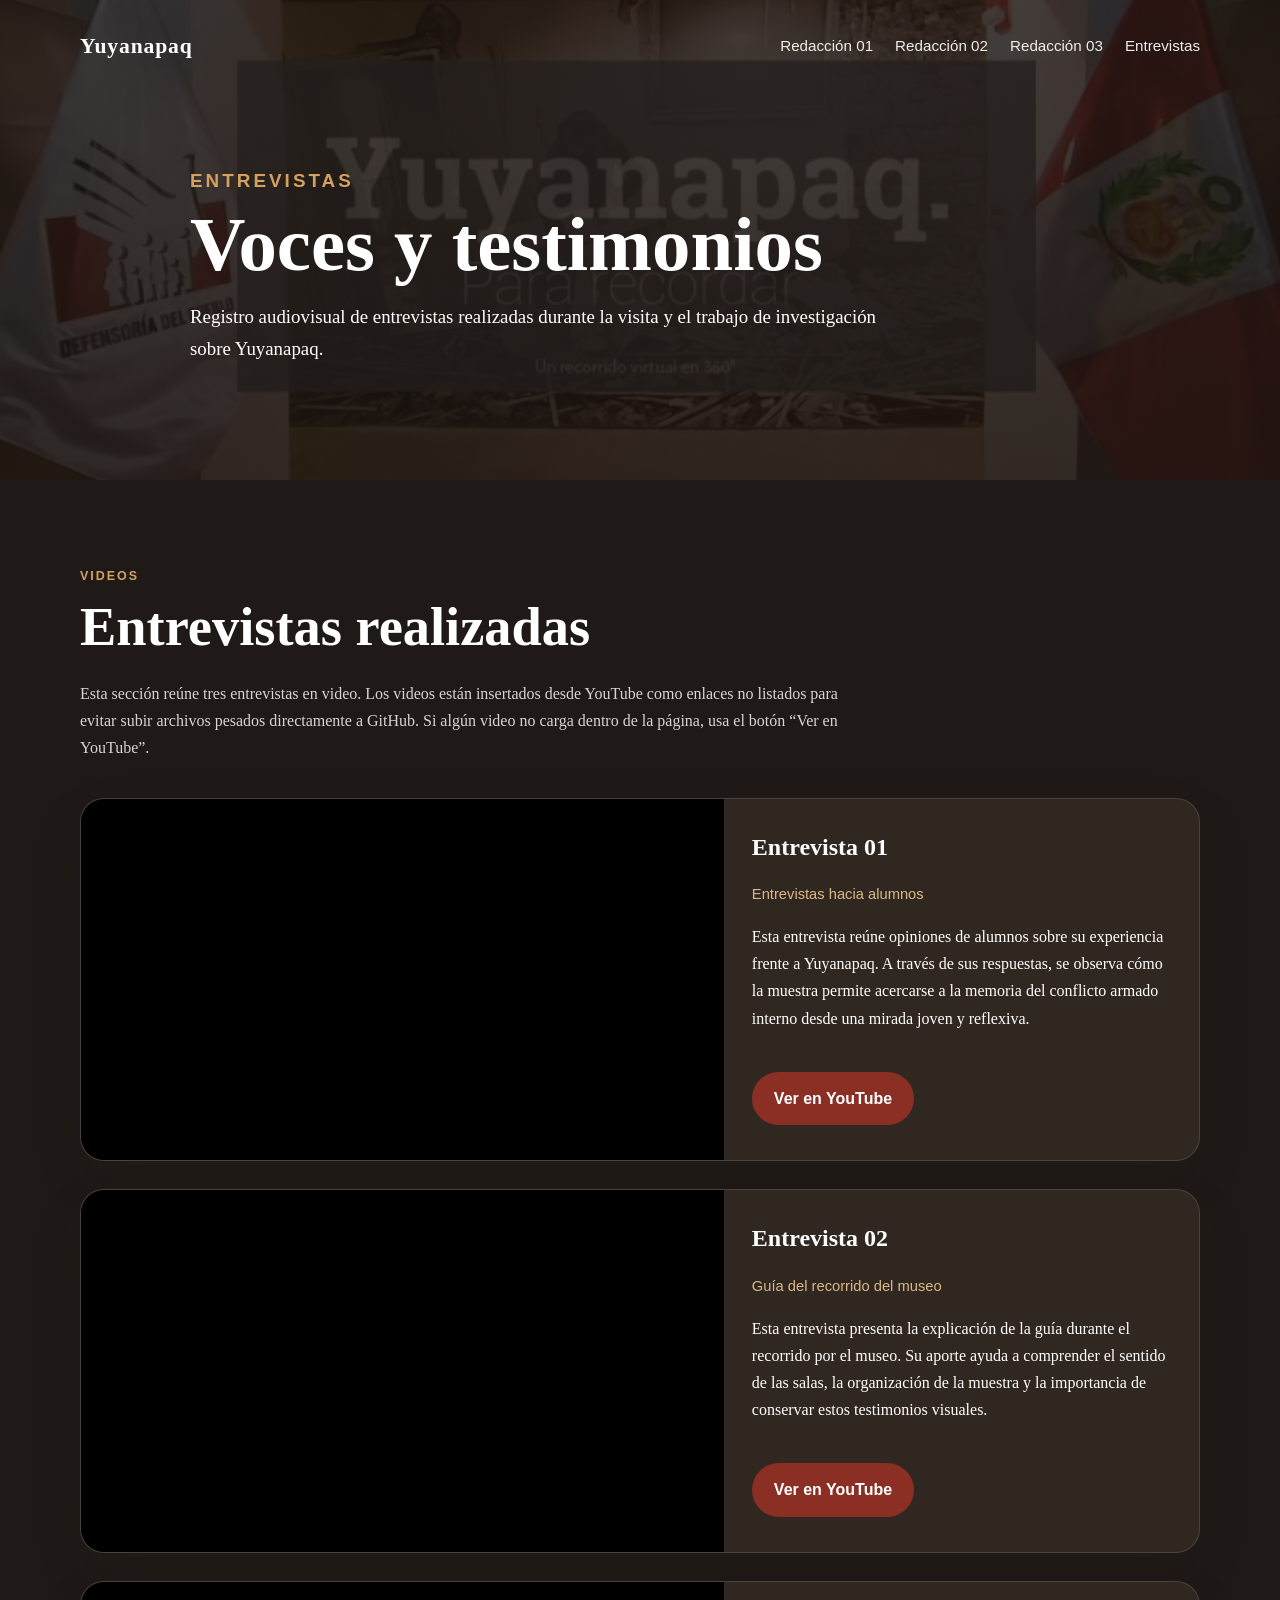
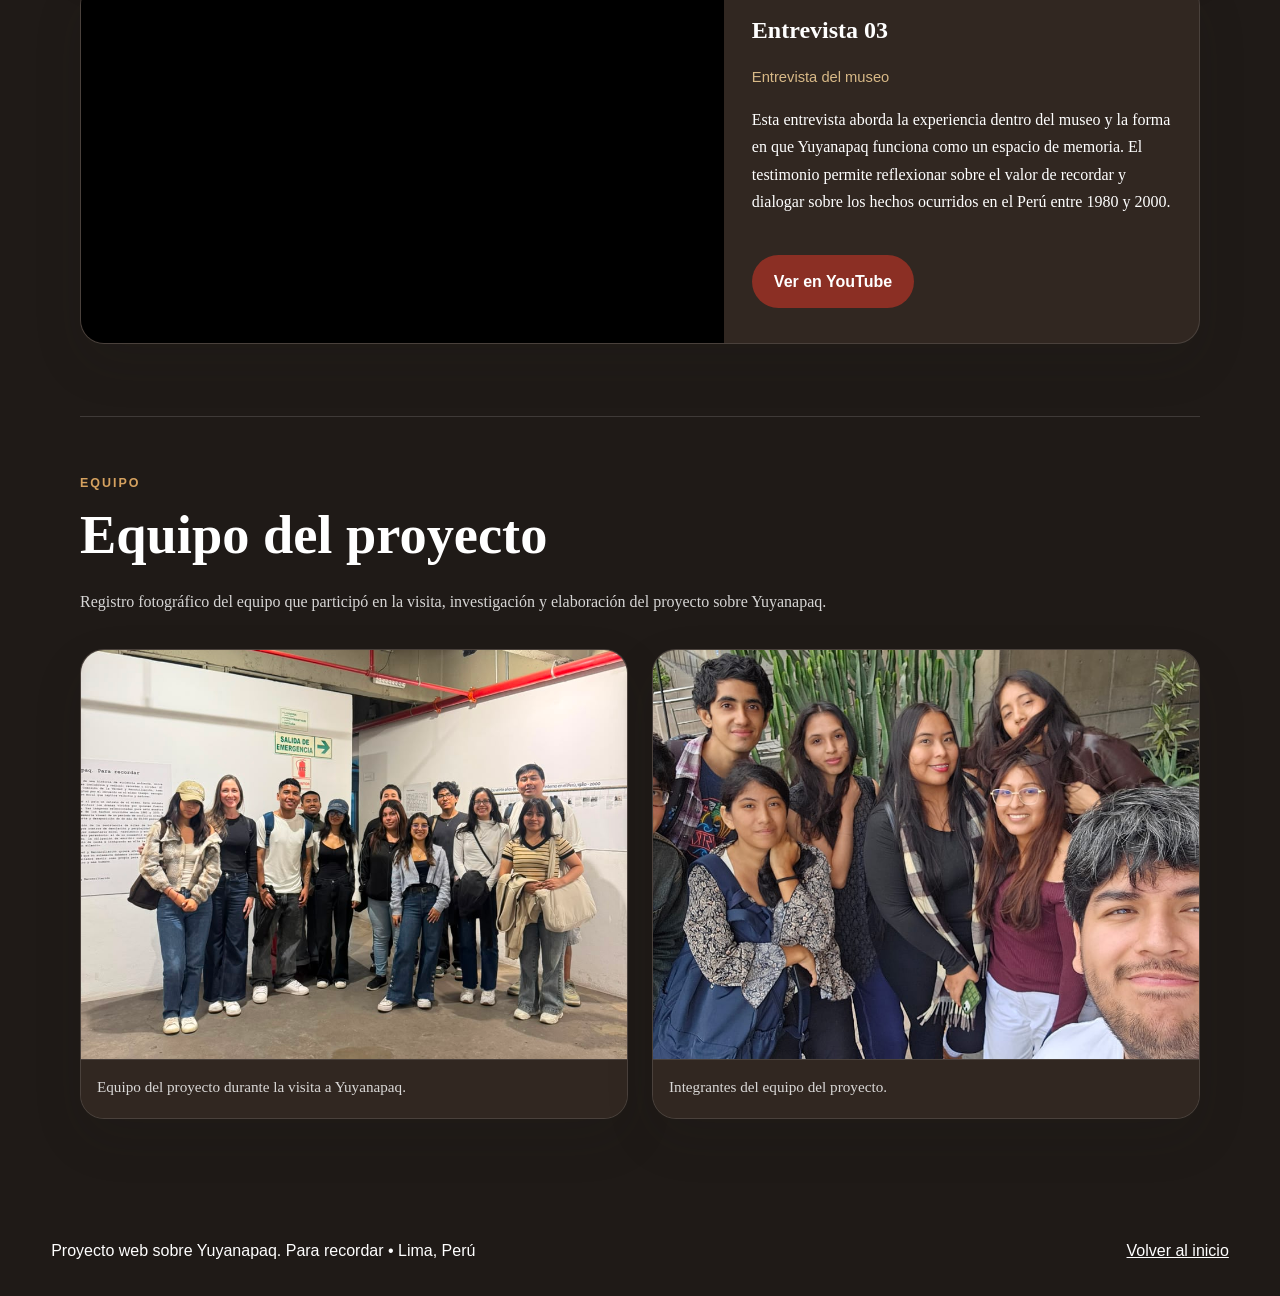
==== commit 9c2dc05f: "Update entrevistas.html" ====
--- a/entrevistas.html
+++ b/entrevistas.html
@@ -92,7 +92,7 @@
         <article class="video-card">
           <div class="video-frame">
             <iframe
-              src="https://www.youtube-nocookie.com/embed/X-ufuh5pB2o?rel=0"
+              src="https://www.youtube-nocookie.com/embed/DEUvy1F9axQ?rel=0"
               title="Entrevista 03 - Entrevista sobre el museo"
               loading="lazy"
               referrerpolicy="strict-origin-when-cross-origin"
@@ -110,7 +110,7 @@
               de recordar y dialogar sobre los hechos ocurridos en el Perú entre 1980 y 2000.
             </p>
             <p>
-              <a class="button" href="https://youtu.be/X-ufuh5pB2o" target="_blank" rel="noopener noreferrer">Ver en YouTube</a>
+              <a class="button" href="https://youtu.be/DEUvy1F9axQ" target="_blank" rel="noopener noreferrer">Ver en YouTube</a>
             </p>
           </div>
         </article>
--- a/style.css
+++ b/style.css
@@ -258,3 +258,39 @@
   border: 0;
   display: block;
 }
+
+/* Equipo en entrevistas */
+.team-section {
+  margin-top: 72px;
+  padding-top: 56px;
+  border-top: 1px solid rgba(255, 255, 255, 0.14);
+}
+.team-grid {
+  display: grid;
+  grid-template-columns: repeat(2, minmax(0, 1fr));
+  gap: 24px;
+  margin-top: 34px;
+}
+.team-card {
+  background: var(--dark-soft);
+  border: 1px solid rgba(255, 255, 255, 0.12);
+  border-radius: 24px;
+  overflow: hidden;
+  box-shadow: var(--shadow);
+}
+.team-card img {
+  width: 100%;
+  aspect-ratio: 4 / 3;
+  object-fit: cover;
+  background: #000;
+}
+.team-card figcaption {
+  background: var(--dark-soft);
+  color: rgba(255, 255, 255, 0.82);
+  border-top: 1px solid rgba(255, 255, 255, 0.12);
+}
+@media (max-width: 850px) {
+  .team-grid {
+    grid-template-columns: 1fr;
+  }
+}
